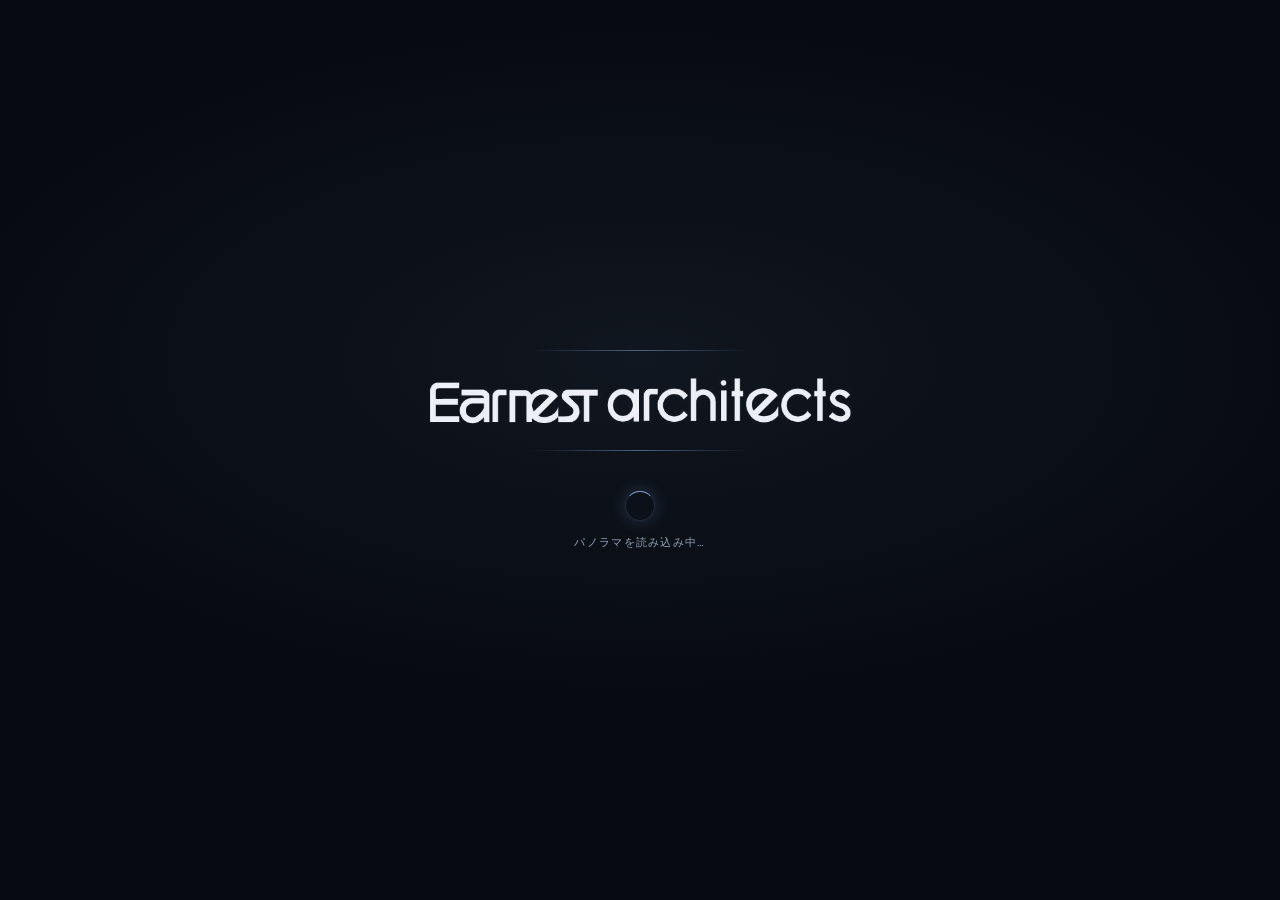
==== index.html @ a42c08ac "Add files via upload" ====
<!DOCTYPE html>
<html lang="ja">
<head>
<meta charset="UTF-8" />
<meta name="viewport" content="width=device-width, initial-scale=1, viewport-fit=cover" />
<title>Kajanchi Virtual Tour | Earnest Architects</title>
<meta name="description" content="Kajanchi - 360° バーチャルツアー by Earnest Architects." />

<!-- Open Graph / preview link saat dibagikan ke sosial media.
     Pakai path relatif supaya otomatis mengikuti domain hosting manapun
     tanpa perlu diedit ulang tiap kali template ini di-duplikasi. -->
<meta property="og:type" content="website" />
<meta property="og:title" content="Kajanchi Virtual Tour" />
<meta property="og:description" content="Kajanchi - 360° バーチャルツアー by Earnest Architects." />
<meta property="og:image" content="assets/EX-CLOSE.jpg" />
<meta name="twitter:card" content="summary_large_image" />
<meta name="twitter:title" content="Kajanchi Virtual Tour" />
<meta name="twitter:description" content="Kajanchi - 360° バーチャルツアー by Earnest Architects." />
<meta name="twitter:image" content="assets/EX-CLOSE.jpg" />

<link rel="icon" href="favicon/favicon.ico" sizes="any">
<link rel="icon" href="favicon/favicon-32x32.png" type="image/png" sizes="32x32">
<link rel="icon" href="favicon/favicon-16x16.png" type="image/png" sizes="16x16">
<link rel="apple-touch-icon" href="favicon/apple-touch-icon.png">
<link rel="manifest" href="site.webmanifest">

<link rel="preconnect" href="https://fonts.googleapis.com">
<link rel="preconnect" href="https://fonts.gstatic.com" crossorigin>
<link href="https://fonts.googleapis.com/css2?family=Cormorant+Garamond:wght@300;400;500&family=IBM+Plex+Mono:wght@400;500&family=Inter:wght@400;500;600&display=swap" rel="stylesheet">

<link rel="stylesheet" href="lib/pannellum.css" />
<link rel="stylesheet" href="css/style.css" />
</head>
<body>

<div id="app">

  <div id="panorama" role="application" aria-label="Panorama 360 derajat, seret untuk melihat sekeliling"></div>

  <div id="loading-screen">
    <div class="brand-reveal">
      <span class="brand-line" aria-hidden="true"></span>
      <img
        class="brand-mark"
        src="brand/earnest-logo-light.png"
        alt="Earnest Architects"
        width="691"
        height="99"
      />
      <span class="brand-line" aria-hidden="true"></span>
    </div>
    <div class="loading-progress">
      <div class="loading-ring" aria-hidden="true"></div>
      <p id="loading-text">パノラマを読み込み中…</p>
    </div>
  </div>

  <header class="hud-top">
    <img class="hud-logo" src="brand/earnest-logo-light.png" alt="" aria-hidden="true" />
    <p class="eyebrow" id="scene-title">診察室</p>
    <h1 id="project-title">Kajanchi Virtual Tour</h1>
  </header>

  <div class="top-controls">
    <button id="share-btn" class="control-btn" aria-label="リンクをシェア" title="シェア">
      <svg viewBox="0 0 24 24" fill="none" stroke="currentColor" stroke-width="2" stroke-linecap="round" stroke-linejoin="round">
        <circle cx="18" cy="5" r="3"/>
        <circle cx="6" cy="12" r="3"/>
        <circle cx="18" cy="19" r="3"/>
        <line x1="8.6" y1="10.6" x2="15.4" y2="6.4"/>
        <line x1="8.6" y1="13.4" x2="15.4" y2="17.6"/>
      </svg>
    </button>
    <button id="vr-btn" class="control-btn" aria-label="VRで見る" title="VRで見る">
      <svg viewBox="0 0 24 24" fill="none" stroke="currentColor" stroke-width="2" stroke-linecap="round" stroke-linejoin="round">
        <rect x="2" y="7" width="20" height="10" rx="4"/>
        <circle cx="8" cy="12" r="1.6"/>
        <circle cx="16" cy="12" r="1.6"/>
        <path d="M10.4 12h3.2"/>
        <path d="M6 8.5 3 6"/>
        <path d="M18 8.5 21 6"/>
      </svg>
    </button>
    <button id="fullscreen-btn" class="control-btn" aria-label="全画面" title="全画面">
      <svg viewBox="0 0 24 24" fill="none" stroke="currentColor" stroke-width="2" stroke-linecap="round" stroke-linejoin="round">
        <path d="M8 3H5a2 2 0 0 0-2 2v3M16 3h3a2 2 0 0 1 2 2v3M21 16v3a2 2 0 0 1-2 2h-3M8 21H5a2 2 0 0 1-2-2v-3"/>
      </svg>
    </button>
  </div>

  <div id="toast" class="toast" role="status" aria-live="polite"></div>

  <!-- ============ Floorplan (bottom-right) ============ -->
  <div class="nav-panel">
    <div class="floorplan-panel" id="floorplan-panel">
      <div class="floorplan-header">
        <p class="floorplan-title">平面図</p>
        <button id="floorplan-hide-btn" class="icon-btn" aria-label="平面図を隠す" title="平面図を隠す">
          <svg viewBox="0 0 24 24" fill="none" stroke="currentColor" stroke-width="2" stroke-linecap="round" stroke-linejoin="round">
            <path d="M18 6L6 18M6 6l12 12"/>
          </svg>
        </button>
      </div>

      <div class="floor-tabs" id="floor-tabs" role="tablist" aria-label="階を選択"></div>

      <div class="floorplan-viewport" id="floorplan-viewport">
        <div class="floorplan-canvas" id="floorplan-canvas">
          <img id="floorplan-img" src="assets/floorplan.jpg" alt="1階の平面図と視点" draggable="false" />
          <!-- viewpoint dots diinjeksikan oleh js/floorplan.js -->
        </div>
      </div>

      <div class="floorplan-zoom-controls">
        <button type="button" id="zoom-out-btn" class="zoom-btn" aria-label="縮小" title="縮小">−</button>
        <button type="button" id="zoom-reset-btn" class="zoom-btn zoom-reset" aria-label="ズームをリセット" title="リセット">1×</button>
        <button type="button" id="zoom-in-btn" class="zoom-btn" aria-label="拡大" title="拡大">+</button>
      </div>

      <div class="floorplan-resize-handle" id="floorplan-resize-handle" title="ドラッグしてサイズ変更（ダブルクリックでリセット）" aria-hidden="true">
        <svg viewBox="0 0 12 12" fill="currentColor">
          <circle cx="2" cy="2" r="1"/>
          <circle cx="2" cy="6" r="1"/>
          <circle cx="6" cy="2" r="1"/>
        </svg>
      </div>
    </div>

    <button id="floorplan-show-btn" class="icon-btn floorplan-show-btn" aria-label="平面図を表示" title="平面図を表示">
      <svg viewBox="0 0 24 24" fill="none" stroke="currentColor" stroke-width="2" stroke-linecap="round" stroke-linejoin="round">
        <rect x="3" y="3" width="18" height="18" rx="2"/>
        <path d="M9 3v18M3 9h6"/>
      </svg>
    </button>
  </div>

</div>

<script src="lib/pannellum.js"></script>

<!--
  Semua modul di bawah ini adalah ES Module (type="module"), jadi
  urutan tag TIDAK memengaruhi urutan eksekusi internalnya — setiap
  modul mengimpor dependensinya sendiri lewat "import" di dalam file
  js/*.js, dan browser otomatis memuatnya dengan urutan yang benar.

  Konten tur (lantai, denah, gambar 360, pitch point) ada semuanya
  di js/content.js — file itu satu-satunya yang perlu diedit untuk
  menambah/mengubah konten tur.
-->
<script type="module" src="js/viewer.js"></script>
<script type="module" src="js/floorplan.js"></script>
</body>
</html>
---- lib/pannellum.css ----
/* Pannellum 2.5.7, https://github.com/mpetroff/pannellum */
.pnlm-container{margin:0;padding:0;overflow:hidden;position:relative;cursor:default;width:100%;height:100%;font-family:Helvetica,"Nimbus Sans L","Liberation Sans",Arial,sans-serif;background:#f4f4f4 url('data:image/svg+xml,%3Csvg%20xmlns%3D%22http%3A%2F%2Fwww.w3.org%2F2000%2Fsvg%22%20width%3D%2267%22%20height%3D%22100%22%20viewBox%3D%220%200%2067%20100%22%3E%0A%3Cpath%20stroke%3D%22%23ccc%22%20fill%3D%22none%22%20d%3D%22M33.5%2C50%2C0%2C63%2C33.5%2C75%2C67%2C63%2C33.5%2C50m-33.5-50%2C67%2C25m-0.5%2C0%2C0%2C75m-66.5-75%2C67-25m-33.5%2C75%2C0%2C25m0-100%2C0%2C50%22%2F%3E%0A%3C%2Fsvg%3E%0A') repeat;-webkit-user-select:none;-khtml-user-select:none;-moz-user-select:none;-o-user-select:none;-ms-user-select:none;user-select:none;outline:0;line-height:1.4;contain:content}.pnlm-container *{box-sizing:content-box}.pnlm-ui{position:absolute;width:100%;height:100%;z-index:1}.pnlm-grab{cursor:grab;cursor:url('data:image/svg+xml,%3Csvg%20xmlns%3D%22http%3A%2F%2Fwww.w3.org%2F2000%2Fsvg%22%20height%3D%2226%22%20width%3D%2226%22%3E%0A%3Cpath%20stroke%3D%22%23000%22%20stroke-width%3D%221px%22%20fill%3D%22%23fff%22%20d%3D%22m15.3%2020.5s6.38-6.73%204.64-8.24-3.47%201.01-3.47%201.01%203.61-5.72%201.41-6.49c-2.2-0.769-3.33%204.36-3.33%204.36s0.873-5.76-1.06-5.76-1.58%205.39-1.58%205.39-0.574-4.59-2.18-4.12c-1.61%200.468-0.572%205.51-0.572%205.51s-1.58-4.89-2.93-3.79c-1.35%201.11%200.258%205.25%200.572%206.62%200.836%202.43%202.03%202.94%202.17%205.55%22%2F%3E%0A%3C%2Fsvg%3E%0A') 12 8,default}.pnlm-grabbing{cursor:grabbing;cursor:url('data:image/svg+xml,%3Csvg%20xmlns%3D%22http%3A%2F%2Fwww.w3.org%2F2000%2Fsvg%22%20height%3D%2226%22%20width%3D%2226%22%3E%0A%3Cpath%20stroke%3D%22%23000%22%20stroke-width%3D%221px%22%20fill%3D%22%23fff%22%20d%3D%22m15.3%2020.5s5.07-5.29%203.77-6.74c-1.31-1.45-2.53%200.14-2.53%200.14s2.74-3.29%200.535-4.06c-2.2-0.769-2.52%201.3-2.52%201.3s0.81-2.13-1.12-2.13-1.52%201.77-1.52%201.77-0.261-1.59-1.87-1.12c-1.61%200.468-0.874%202.17-0.874%202.17s-0.651-1.55-2-0.445c-1.35%201.11-0.68%202.25-0.365%203.62%200.836%202.43%202.03%202.94%202.17%205.55%22%2F%3E%0A%3C%2Fsvg%3E%0A') 12 8,default}.pnlm-sprite{background-image:url('data:image/svg+xml,%3Csvg%20xmlns%3D%22http%3A%2F%2Fwww.w3.org%2F2000%2Fsvg%22%20width%3D%2226%22%20height%3D%22208%22%3E%0A%3Ccircle%20fill-opacity%3D%22.78%22%20cy%3D%22117%22%20cx%3D%2213%22%20r%3D%2211%22%20fill%3D%22%23fff%22%2F%3E%0A%3Ccircle%20fill-opacity%3D%22.78%22%20cy%3D%22143%22%20cx%3D%2213%22%20r%3D%2211%22%20fill%3D%22%23fff%22%2F%3E%0A%3Ccircle%20cy%3D%22169%22%20cx%3D%2213%22%20r%3D%227%22%20fill%3D%22none%22%20stroke%3D%22%23000%22%20stroke-width%3D%222%22%2F%3E%0A%3Ccircle%20cy%3D%22195%22%20cx%3D%2213%22%20r%3D%227%22%20fill%3D%22none%22%20stroke%3D%22%23000%22%20stroke-width%3D%222%22%2F%3E%0A%3Ccircle%20cx%3D%2213%22%20cy%3D%22195%22%20r%3D%222.5%22%2F%3E%0A%3Cpath%20d%3D%22m5%2083v6h2v-4h4v-2zm10%200v2h4v4h2v-6zm-5%205v6h6v-6zm-5%205v6h6v-2h-4v-4zm14%200v4h-4v2h6v-6z%22%2F%3E%0A%3Cpath%20d%3D%22m13%20110a7%207%200%200%200%20-7%207%207%207%200%200%200%207%207%207%207%200%200%200%207%20-7%207%207%200%200%200%20-7%20-7zm-1%203h2v2h-2zm0%203h2v5h-2z%22%2F%3E%0A%3Cpath%20d%3D%22m5%2057v6h2v-4h4v-2zm10%200v2h4v4h2v-6zm-10%2010v6h6v-2h-4v-4zm14%200v4h-4v2h6v-6z%22%2F%3E%0A%3Cpath%20d%3D%22m17%2038v2h-8v-2z%22%2F%3E%0A%3Cpath%20d%3D%22m12%209v3h-3v2h3v3h2v-3h3v-2h-3v-3z%22%2F%3E%0A%3Cpath%20d%3D%22m13%20136-6.125%206.125h4.375v7.875h3.5v-7.875h4.375z%22%2F%3E%0A%3Cpath%20d%3D%22m10.428%20173.33v-5.77l5-2.89v5.77zm1-1.73%203-1.73-3.001-1.74z%22%2F%3E%0A%3C%2Fsvg%3E%0A')}.pnlm-container:-moz-full-screen{height:100%!important;width:100%!important;position:static!important}.pnlm-container:-webkit-full-screen{height:100%!important;width:100%!important;position:static!important}.pnlm-container:-ms-fullscreen{height:100%!important;width:100%!important;position:static!important}.pnlm-container:fullscreen{height:100%!important;width:100%!important;position:static!important}.pnlm-render-container{cursor:inherit;position:absolute;height:100%;width:100%}.pnlm-controls{margin-top:4px;background-color:#fff;border:1px solid #999;border-color:rgba(0,0,0,0.4);border-radius:3px;cursor:pointer;z-index:2;-webkit-transform:translateZ(9999px);transform:translateZ(9999px)}.pnlm-control:hover{background-color:#f8f8f8}.pnlm-controls-container{position:absolute;top:0;left:4px;z-index:1}.pnlm-zoom-controls{width:26px;height:52px}.pnlm-zoom-in{width:100%;height:50%;position:absolute;top:0;border-radius:3px 3px 0 0}.pnlm-zoom-out{width:100%;height:50%;position:absolute;bottom:0;background-position:0 -26px;border-top:1px solid #ddd;border-top-color:rgba(0,0,0,0.10);border-radius:0 0 3px 3px}.pnlm-fullscreen-toggle-button,.pnlm-orientation-button,.pnlm-hot-spot-debug-indicator{width:26px;height:26px}.pnlm-hot-spot-debug-indicator{position:absolute;top:50%;left:50%;width:26px;height:26px;margin:-13px 0 0 -13px;background-color:rgba(255,255,255,0.5);border-radius:13px;display:none}.pnlm-orientation-button-inactive{background-position:0 -156px}.pnlm-orientation-button-active{background-position:0 -182px}.pnlm-fullscreen-toggle-button-inactive{background-position:0 -52px}.pnlm-fullscreen-toggle-button-active{background-position:0 -78px}.pnlm-panorama-info{position:absolute;bottom:4px;background-color:rgba(0,0,0,0.7);border-radius:0 3px 3px 0;padding-right:10px;color:#fff;text-align:left;display:none;z-index:2;-webkit-transform:translateZ(9999px);transform:translateZ(9999px)}.pnlm-title-box{position:relative;font-size:20px;display:table;padding-left:5px;margin-bottom:3px}.pnlm-author-box{position:relative;font-size:12px;display:table;padding-left:5px}.pnlm-load-box{position:absolute;top:50%;left:50%;width:200px;height:150px;margin:-75px 0 0 -100px;background-color:rgba(0,0,0,0.7);border-radius:3px;text-align:center;font-size:20px;display:none;color:#fff}.pnlm-load-box p{margin:20px 0}.pnlm-lbox{position:absolute;top:50%;left:50%;width:20px;height:20px;margin:-10px 0 0 -10px;display:none}.pnlm-loading{animation-duration:1.5s;-webkit-animation-duration:1.5s;animation-name:pnlm-mv;-webkit-animation-name:pnlm-mv;animation-iteration-count:infinite;-webkit-animation-iteration-count:infinite;animation-timing-function:linear;-webkit-animation-timing-function:linear;height:10px;width:10px;background-color:#fff;position:relative}@keyframes pnlm-mv{from{left:0;top:0}25%{left:10px;top:0}50%{left:10px;top:10px}75%{left:0;top:10px}to{left:0;top:0}}@-webkit-keyframes pnlm-mv{from{left:0;top:0}25%{left:10px;top:0}50%{left:10px;top:10px}75%{left:0;top:10px}to{left:0;top:0}}.pnlm-load-button{position:absolute;top:50%;left:50%;width:200px;height:100px;margin:-50px 0 0 -100px;background-color:rgba(0,0,0,.7);border-radius:3px;text-align:center;font-size:20px;display:table;color:#fff;cursor:pointer}.pnlm-load-button:hover{background-color:rgba(0,0,0,.8)}.pnlm-load-button p{display:table-cell;vertical-align:middle}.pnlm-info-box{font-size:15px;position:absolute;top:50%;left:50%;width:200px;height:150px;margin:-75px 0 0 -100px;background-color:#000;border-radius:3px;display:table;text-align:center;color:#fff;table-layout:fixed}.pnlm-info-box a,.pnlm-author-box a{color:#fff;word-wrap:break-word;overflow-wrap:break-word}.pnlm-info-box p{display:table-cell;vertical-align:middle;padding:0 5px 0 5px}.pnlm-error-msg{display:none}.pnlm-about-msg{font-size:11px;line-height:11px;color:#fff;padding:5px 8px 5px 8px;background:rgba(0,0,0,0.7);border-radius:3px;position:absolute;top:50px;left:50px;display:none;opacity:0;-moz-transition:opacity .3s ease-in-out;-webkit-transition:opacity .3s ease-in-out;-o-transition:opacity .3s ease-in-out;-ms-transition:opacity .3s ease-in-out;transition:opacity .3s ease-in-out;z-index:1}.pnlm-about-msg a:link,.pnlm-about-msg a:visited{color:#fff}.pnlm-about-msg a:hover,.pnlm-about-msg a:active{color:#eee}.pnlm-hotspot-base{position:absolute;visibility:hidden;cursor:default;vertical-align:middle;top:0;z-index:1}.pnlm-hotspot{height:26px;width:26px;border-radius:13px}.pnlm-hotspot:hover{background-color:rgba(255,255,255,0.2)}.pnlm-hotspot.pnlm-info{background-position:0 -104px}.pnlm-hotspot.pnlm-scene{background-position:0 -130px}div.pnlm-tooltip span{visibility:hidden;position:absolute;border-radius:3px;background-color:rgba(0,0,0,0.7);color:#fff;text-align:center;max-width:200px;padding:5px 10px;margin-left:-220px;cursor:default}div.pnlm-tooltip:hover span{visibility:visible}div.pnlm-tooltip:hover span:after{content:'';position:absolute;width:0;height:0;border-width:10px;border-style:solid;border-color:rgba(0,0,0,0.7) transparent transparent transparent;bottom:-20px;left:-10px;margin:0 50%}.pnlm-compass{position:absolute;width:50px;height:50px;right:4px;bottom:4px;border-radius:25px;background-image:url('data:image/svg+xml,%3Csvg%20xmlns%3D%22http%3A%2F%2Fwww.w3.org%2F2000%2Fsvg%22%20height%3D%2250%22%20width%3D%2250%22%3E%0A%3Cpath%20d%3D%22m24.5078%206-3.2578%2018h7.5l-3.25781-18h-0.984376zm-3.2578%2020%203.2578%2018h0.9844l3.2578-18h-7.5zm1.19531%200.9941h5.10938l-2.5547%2014.1075-2.5547-14.1075z%22%2F%3E%0A%3C%2Fsvg%3E%0A');cursor:default;display:none}.pnlm-world{position:absolute;left:50%;top:50%}.pnlm-face{position:absolute;-webkit-transform-origin:0 0;transform-origin:0 0}.pnlm-dragfix,.pnlm-preview-img{position:absolute;height:100%;width:100%}.pnlm-preview-img{background-size:cover;background-position:center}.pnlm-lbar{width:150px;margin:0 auto;border:#fff 1px solid;height:6px}.pnlm-lbar-fill{background:#fff;height:100%;width:0}.pnlm-lmsg{font-size:12px}.pnlm-fade-img{position:absolute;top:0;left:0}.pnlm-pointer{cursor:pointer}
---- css/style.css ----
:root {
  /* ---------- Dark & faded-blue palette ---------- */
  --ink: #070a10;
  --ink-2: #0b0f18;
  --ink-soft: rgba(222, 232, 245, 0.62);
  --panel: rgba(15, 21, 32, 0.55);
  --panel-strong: rgba(13, 18, 28, 0.82);
  --panel-border: rgba(158, 186, 219, 0.16);
  --paper: #eef2f8;
  --paper-dim: #92a2b8;
  --accent: #7fa4d6;
  --accent-soft: rgba(127, 164, 214, 0.32);
  --accent-dim: rgba(127, 164, 214, 0.12);
  --accent-glow: rgba(127, 164, 214, 0.55);

  /* Warna khusus hotspot CONTENT (foto/link/video/embed), sengaja
     dibedakan dari --accent supaya beda dari hotspot navigasi. */
  --content-accent: #e3b06c;
  --content-accent-strong: #f3d29c;
  --content-glow: rgba(227, 176, 108, 0.55);

  /* Alias kompatibilitas mundur — dipakai oleh css/pitch-finder.css
     & css/denah-finder.css (halaman bantu internal), supaya keduanya
     tetap konsisten tanpa perlu diedit ulang. */
  --clay: var(--accent);
  --clay-soft: var(--accent-soft);
  --teal: var(--accent);

  --font-ui: "Inter", system-ui, sans-serif;
  --font-mono: "IBM Plex Mono", ui-monospace, monospace;
  --font-brand: "Cormorant Garamond", "Times New Roman", serif;
}

* { box-sizing: border-box; }

html, body {
  margin: 0;
  padding: 0;
  width: 100%;
  height: 100%;
  background: var(--ink);
  overflow: hidden;
  font-family: var(--font-ui);
  color: var(--paper);
}

#app {
  position: relative;
  width: 100vw;
  height: 100dvh;
  background:
    radial-gradient(ellipse 120% 80% at 50% -10%, rgba(127, 164, 214, 0.10), transparent 60%),
    var(--ink);
}

#panorama {
  position: absolute;
  inset: 0;
  width: 100%;
  height: 100%;
}

/* ============================================================
   Loading screen — brand reveal + progress
============================================================ */

#loading-screen {
  position: absolute;
  inset: 0;
  z-index: 50;
  display: flex;
  flex-direction: column;
  align-items: center;
  justify-content: center;
  gap: 40px;
  background:
    radial-gradient(ellipse 90% 60% at 50% 40%, rgba(127, 164, 214, 0.08), transparent 65%),
    var(--ink);
  transition: opacity 0.7s cubic-bezier(0.22, 1, 0.36, 1), visibility 0.7s;
}
#loading-screen.hidden {
  opacity: 0;
  visibility: hidden;
  pointer-events: none;
}

/* ---- Brand reveal ("Earnest Architects") ---- */

.brand-reveal {
  display: flex;
  flex-direction: column;
  align-items: center;
  gap: 18px;
}

.brand-line {
  display: block;
  width: 0;
  height: 1px;
  background: linear-gradient(90deg, transparent, var(--accent), transparent);
  opacity: 0;
  animation: brand-line-draw 1.1s cubic-bezier(0.22, 1, 0.36, 1) 0.15s forwards;
}

@keyframes brand-line-draw {
  0%   { width: 0;    opacity: 0; }
  40%  { opacity: 0.9; }
  100% { width: 220px; opacity: 0.55; }
}

/* Soft ambient glow blob sitting behind the logo mark */
.brand-reveal {
  position: relative;
}
.brand-reveal::before {
  content: "";
  position: absolute;
  inset: -20px -40px;
  z-index: 0;
  background: radial-gradient(closest-side, rgba(127, 164, 214, 0.30), transparent 72%);
  filter: blur(10px);
  opacity: 0;
  animation: brand-glow 2.8s ease-in-out 1.25s infinite;
}

@keyframes brand-glow {
  0%, 100% { opacity: 0.25; }
  50%      { opacity: 0.65; }
}

.brand-mark {
  position: relative;
  z-index: 1;
  display: block;
  width: clamp(220px, 42vw, 440px);
  height: auto;
  opacity: 0;
  transform: translateY(12px) scale(0.97);
  animation: brand-mark-in 0.9s cubic-bezier(0.22, 1, 0.36, 1) 0.2s forwards;
}

@keyframes brand-mark-in {
  to { opacity: 1; transform: translateY(0) scale(1); }
}

/* ---- Progress (fades in after brand settles) ---- */

.loading-progress {
  display: flex;
  flex-direction: column;
  align-items: center;
  gap: 14px;
  opacity: 0;
  animation: fade-up 0.7s ease 1.35s forwards;
}

@keyframes fade-up {
  from { opacity: 0; transform: translateY(6px); }
  to   { opacity: 1; transform: translateY(0); }
}

#loading-text {
  margin: 0;
  font-family: var(--font-mono);
  font-size: 11px;
  letter-spacing: 0.12em;
  text-transform: uppercase;
  color: var(--paper-dim);
}

.loading-ring {
  width: 30px;
  height: 30px;
  border-radius: 50%;
  border: 1.5px solid rgba(127, 164, 214, 0.18);
  border-top-color: var(--accent);
  box-shadow: 0 0 16px 0 rgba(127, 164, 214, 0.25);
  animation: spin 0.9s linear infinite;
}
@keyframes spin { to { transform: rotate(360deg); } }

/* ---------- Top HUD ---------- */

.hud-top {
  position: absolute;
  top: 0;
  left: 0;
  z-index: 10;
  padding: 24px 26px;
  pointer-events: none;
  background: linear-gradient(to bottom, rgba(4, 7, 12, 0.65), transparent);
  width: 100%;
}
.hud-logo {
  display: block;
  width: clamp(64px, 9vw, 108px);
  height: auto;
  margin: 0 0 10px 0;
  filter: drop-shadow(0 2px 10px rgba(0,0,0,0.55));
  opacity: 0.96;
}
.eyebrow {
  margin: 0 0 5px;
  font-family: var(--font-mono);
  font-size: 11px;
  letter-spacing: 0.14em;
  text-transform: uppercase;
  color: var(--accent);
  text-shadow: 0 0 18px rgba(127, 164, 214, 0.35);
}
.hud-top h1 {
  margin: 0;
  font-family: var(--font-brand);
  font-weight: 500;
  font-size: clamp(20px, 3.4vw, 28px);
  letter-spacing: 0.01em;
  color: var(--paper);
  text-shadow: 0 1px 16px rgba(0,0,0,0.5);
}

/* ---------- Top-right controls (share + fullscreen) ---------- */

.top-controls {
  position: absolute;
  top: 22px;
  right: 24px;
  z-index: 20;
  display: flex;
  align-items: center;
  gap: 10px;
}

.control-btn {
  width: 42px;
  height: 42px;
  display: grid;
  place-items: center;
  border-radius: 12px;
  border: 1px solid var(--panel-border);
  background: var(--panel);
  backdrop-filter: blur(14px) saturate(140%);
  -webkit-backdrop-filter: blur(14px) saturate(140%);
  box-shadow: 0 8px 24px rgba(0,0,0,0.28);
  color: var(--paper);
  cursor: pointer;
  transition: border-color 0.2s ease, transform 0.2s ease, background 0.2s ease, box-shadow 0.2s ease;
}
.control-btn svg { width: 18px; height: 18px; }
.control-btn:hover {
  border-color: var(--accent-soft);
  background: var(--panel-strong);
  box-shadow: 0 8px 24px rgba(0,0,0,0.28), 0 0 0 1px var(--accent-dim);
}
.control-btn:active { transform: scale(0.94); }
.control-btn:focus-visible {
  outline: 2px solid var(--accent);
  outline-offset: 2px;
}
.control-btn.is-active {
  border-color: var(--accent-soft);
  color: var(--accent);
}

/* ---------- Language switcher (globe icon, bottom-left) ---------- */

#lang-switcher {
  position: absolute;
  left: 22px;
  bottom: 22px;
  z-index: 40;
}

.lang-switcher-btn {
  color: rgba(255, 255, 255, 0.92);
  background: rgba(255, 255, 255, 0.08);
  border-color: rgba(255, 255, 255, 0.28);
}
.lang-switcher-btn:hover {
  background: rgba(255, 255, 255, 0.16);
  border-color: rgba(255, 255, 255, 0.4);
}

#lang-switcher-popup {
  position: absolute;
  left: 0;
  bottom: calc(100% + 10px);
  min-width: 190px;
  padding: 12px;
  border-radius: 14px;
  background: var(--panel-strong);
  border: 1px solid var(--panel-border);
  backdrop-filter: blur(16px) saturate(140%);
  -webkit-backdrop-filter: blur(16px) saturate(140%);
  box-shadow: 0 12px 32px rgba(0,0,0,0.4), 0 0 0 1px var(--accent-dim);
}

.lang-switcher-title {
  margin: 0 0 8px;
  padding: 0 4px;
  font-family: var(--font-ui);
  font-size: 11px;
  letter-spacing: 0.05em;
  text-transform: uppercase;
  color: var(--paper-dim);
}

.lang-switcher-list {
  display: flex;
  flex-direction: column;
  gap: 2px;
}

.lang-switcher-option {
  display: block;
  width: 100%;
  padding: 8px 10px;
  border: none;
  border-radius: 9px;
  background: transparent;
  color: var(--paper);
  font-family: var(--font-ui);
  font-size: 13.5px;
  text-align: left;
  cursor: pointer;
  transition: background 0.15s ease, color 0.15s ease;
}
.lang-switcher-option:hover { background: var(--accent-dim); }
.lang-switcher-option.is-active {
  color: var(--accent);
  background: var(--accent-dim);
  font-weight: 500;
}

@media (max-width: 640px) {
  #lang-switcher { left: 14px; bottom: 14px; }
}

/* ---------- Google Translate: sembunyikan UI bawaannya ----------
   Widget resmi Google (dipasang oleh js/google-translate.js) dipakai
   HANYA sebagai "mesin" terjemahan — tampilannya (dropdown kotak,
   banner atas, garis kuning highlight kata) semua disembunyikan;
   yang terlihat cuma UI custom kita sendiri (#lang-switcher). */
#google_translate_element,
.goog-te-banner-frame,
.goog-te-gadget-icon,
#goog-gt-tt,
.goog-te-balloon-frame {
  display: none !important;
}
body { top: 0 !important; position: static !important; }
.goog-text-highlight { background: none !important; box-shadow: none !important; }

/* ---------- Toast (share feedback) ---------- */

.toast {
  position: absolute;
  left: 50%;
  bottom: 28px;
  z-index: 60;
  transform: translate(-50%, 14px);
  padding: 11px 20px;
  border-radius: 999px;
  background: var(--panel-strong);
  border: 1px solid var(--accent-soft);
  backdrop-filter: blur(16px) saturate(140%);
  -webkit-backdrop-filter: blur(16px) saturate(140%);
  box-shadow: 0 12px 32px rgba(0,0,0,0.35), 0 0 0 1px var(--accent-dim);
  color: var(--paper);
  font-family: var(--font-ui);
  font-size: 13px;
  letter-spacing: 0.01em;
  white-space: nowrap;
  opacity: 0;
  pointer-events: none;
  transition: opacity 0.35s ease, transform 0.35s cubic-bezier(0.22, 1, 0.36, 1);
}
.toast.visible {
  opacity: 1;
  transform: translate(-50%, 0);
}
.toast::before {
  content: "";
  display: inline-block;
  width: 6px;
  height: 6px;
  margin-right: 9px;
  border-radius: 50%;
  background: var(--accent);
  box-shadow: 0 0 10px 2px var(--accent-glow);
  vertical-align: middle;
}

/* ---------- Bottom-right nav panel (floorplan) ---------- */

.nav-panel {
  position: absolute;
  right: 20px;
  bottom: 20px;
  z-index: 20;
  display: flex;
  flex-direction: column;
  align-items: flex-end;
  gap: 12px;
}

/* Floorplan panel */

.floorplan-panel {
  position: relative;
  display: flex;
  flex-direction: column;
  width: 220px;
  height: 320px;
  min-width: 160px;
  min-height: 220px;
  max-width: min(92vw, 560px);
  max-height: min(80vh, 720px);
  padding: 10px;
  border-radius: 16px;
  background: var(--panel);
  border: 1px solid var(--panel-border);
  backdrop-filter: blur(14px) saturate(140%);
  -webkit-backdrop-filter: blur(14px) saturate(140%);
  box-shadow: 0 10px 32px rgba(0,0,0,0.38);
}
.floorplan-panel.resizing { transition: none; user-select: none; }
.floorplan-header {
  display: flex;
  align-items: center;
  justify-content: space-between;
  margin: 0 0 8px 0;
  flex-shrink: 0;
}
.floorplan-title {
  margin: 0;
  margin-left: 2px;
  font-family: var(--font-mono);
  font-size: 10px;
  letter-spacing: 0.1em;
  text-transform: uppercase;
  color: var(--paper-dim);
}
.icon-btn {
  display: grid;
  place-items: center;
  width: 22px;
  height: 22px;
  padding: 0;
  border: none;
  border-radius: 6px;
  background: transparent;
  color: var(--paper-dim);
  cursor: pointer;
  transition: background 0.15s ease, color 0.15s ease;
}
.icon-btn svg { width: 14px; height: 14px; }
.icon-btn:hover {
  background: var(--accent-dim);
  color: var(--paper);
}
.floorplan-show-btn {
  width: 42px;
  height: 42px;
  border-radius: 12px;
  background: var(--panel);
  border: 1px solid var(--panel-border);
  backdrop-filter: blur(14px) saturate(140%);
  -webkit-backdrop-filter: blur(14px) saturate(140%);
  box-shadow: 0 8px 24px rgba(0,0,0,0.28);
  color: var(--paper);
  display: none;
}
.floorplan-show-btn.visible { display: grid; }
.floorplan-show-btn svg { width: 20px; height: 20px; }
.floorplan-panel.hidden { display: none; }

/* Floor tabs (1F / 2F / 3F) */
.floor-tabs {
  display: flex;
  flex-shrink: 0;
  gap: 4px;
  margin: 0 0 8px 0;
  padding: 3px;
  border-radius: 9px;
  background: rgba(0, 0, 0, 0.28);
}
.floor-tab {
  flex: 1;
  padding: 5px 0;
  border: none;
  border-radius: 6px;
  background: transparent;
  color: var(--paper-dim);
  font-family: var(--font-mono);
  font-size: 11px;
  letter-spacing: 0.03em;
  cursor: pointer;
  transition: background 0.18s ease, color 0.18s ease;
}
.floor-tab:hover { color: var(--paper); }
.floor-tab.active {
  background: var(--accent);
  color: var(--ink);
  font-weight: 600;
}

.floorplan-viewport {
  position: relative;
  width: 100%;
  flex: 1 1 auto;
  min-height: 0;
  border-radius: 9px;
  overflow: hidden;
  border: 1px solid var(--panel-border);
  background: #10151f;
  touch-action: none;
  cursor: grab;
}
.floorplan-viewport.zoomed { cursor: grab; }
.floorplan-viewport.zoomed:active { cursor: grabbing; }

.floorplan-canvas {
  position: absolute;
  inset: 0;
  transform-origin: center center;
}
.floorplan-canvas.smooth { transition: transform 0.2s ease; }
.floorplan-canvas img {
  display: block;
  width: 100%;
  height: 100%;
  object-fit: contain;
  user-select: none;
  -webkit-user-drag: none;
  pointer-events: none;
  filter: saturate(0.85) brightness(0.92);
}

/* Zoom controls */
.floorplan-zoom-controls {
  display: flex;
  flex-shrink: 0;
  align-items: center;
  justify-content: center;
  gap: 6px;
  margin-top: 8px;
}

/* Resize handle — drag pojok kiri-atas untuk memperbesar/memperkecil window.
   Diletakkan di kiri-atas karena panel ini nge-anchor di kanan-bawah layar,
   jadi drag menjauh dari sudut itu = window membesar (sesuai arah tumbuhnya). */
.floorplan-resize-handle {
  position: absolute;
  left: 0;
  top: 0;
  width: 16px;
  height: 16px;
  display: grid;
  place-items: center;
  cursor: nwse-resize;
  touch-action: none;
  opacity: 0.5;
  transition: opacity 0.15s ease;
  z-index: 5;
  border-top-left-radius: 16px;
}
.floorplan-resize-handle:hover,
.floorplan-resize-handle:active { opacity: 1; }
.floorplan-resize-handle svg { width: 10px; height: 10px; color: var(--paper-dim); }
.zoom-btn {
  width: 26px;
  height: 26px;
  border-radius: 7px;
  border: 1px solid var(--panel-border);
  background: rgba(127, 164, 214, 0.06);
  color: var(--paper);
  font-family: var(--font-mono);
  font-size: 14px;
  line-height: 1;
  cursor: pointer;
  display: grid;
  place-items: center;
  transition: background 0.15s ease, opacity 0.15s ease;
}
.zoom-btn.zoom-reset { width: auto; padding: 0 8px; font-size: 10px; letter-spacing: 0.03em; }
.zoom-btn:hover:not(:disabled) { background: var(--accent-dim); }
.zoom-btn:disabled { opacity: 0.35; cursor: default; }

.viewpoint-dot {
  position: absolute;
  width: 28px;
  height: 28px;
  margin: -14px 0 0 -14px;
  border-radius: 50%;
  border: none;
  padding: 0;
  cursor: pointer;
  background: transparent;
  display: grid;
  place-items: center;
  touch-action: manipulation;
}
.viewpoint-dot::before {
  content: "";
  width: 9px;
  height: 9px;
  border-radius: 50%;
  background: var(--accent);
  border: 1.5px solid var(--paper);
  box-shadow: 0 1px 4px rgba(0,0,0,0.4);
  transition: transform 0.15s ease;
}
.viewpoint-dot::after {
  content: "";
  position: absolute;
  width: 14px;
  height: 14px;
  border-radius: 50%;
  border: 1.5px solid var(--accent);
  opacity: 0.6;
  animation: pulse 2.2s ease-out infinite;
}
.viewpoint-dot:hover::before { transform: scale(1.15); }
.viewpoint-dot.active::before { background: var(--paper); }
.viewpoint-dot:focus-visible {
  outline: 2px solid var(--accent);
  outline-offset: 3px;
  border-radius: 50%;
}

@keyframes pulse {
  0%   { transform: scale(0.6); opacity: 0.6; }
  100% { transform: scale(1.9); opacity: 0; }
}

@media (prefers-reduced-motion: reduce) {
  .viewpoint-dot::after { animation: none; }
  .loading-ring { animation-duration: 1.6s; }
  .brand-mark { animation: none; opacity: 1; transform: none; }
  .brand-line { animation: none; width: 220px; opacity: 0.55; }
  .brand-reveal::before { animation: none; opacity: 0.35; }
  .loading-progress { animation: none; opacity: 1; transform: none; }
}

/* ---------- Mobile ---------- */

@media (max-width: 560px) {
  .hud-top { padding: 18px 16px; }
  .hud-logo { width: clamp(48px, 16vw, 72px); margin-bottom: 6px; }
  /* Fitur fullscreen dihilangkan di tampilan smartphone (share tetap tampil) */
  #fullscreen-btn { display: none !important; }
  .top-controls { top: 16px; right: 16px; }
  .nav-panel { right: 14px; bottom: 14px; gap: 8px; }
  .floorplan-panel { width: 150px; height: 220px; min-width: 120px; min-height: 160px; padding: 8px; }
  .brand-line { animation-name: brand-line-draw-sm; }
  @keyframes brand-line-draw-sm {
    0%   { width: 0;    opacity: 0; }
    40%  { opacity: 0.9; }
    100% { width: 120px; opacity: 0.55; }
  }
  .toast { font-size: 12px; padding: 10px 16px; bottom: 22px; max-width: calc(100vw - 32px); white-space: normal; text-align: center; }

  /* Hotspot navigasi ke panorama lain — dikecilkan ~40% dari desktop,
     lalu dikecilkan lagi 50% khusus mobile (permintaan lanjutan) */
  .nav-hotspot-ring { width: 14px; height: 14px; }
  .nav-hotspot-ring::after { inset: -3px; }
  .nav-hotspot-arrow { width: 6px; height: 6px; }
  .nav-hotspot-label { font-size: 9px; }

  /* Hotspot content ikut dikecilkan 50% lagi, tetap lebih kecil dari nav-hotspot */
  .content-hotspot-ring { width: 11px; height: 11px; }
  .content-hotspot-ring::after { inset: -2px; }
  .content-hotspot-icon { width: 5px; height: 5px; }
  .content-hotspot-label { font-size: 8.5px; }
}

/* Hide default pannellum branding/controls we don't want */
.pnlm-load-box, .pnlm-about-msg { display: none !important; }

/* ---------- In-panorama scene navigation arrow ---------- */

.nav-hotspot.pnlm-hotspot-base {
  width: auto;
  height: auto;
}
.nav-hotspot-inner {
  display: flex;
  flex-direction: column;
  align-items: center;
  gap: 6px;
  cursor: pointer;
  transform: translate(-50%, -50%);
}
.nav-hotspot-ring {
  position: relative;
  width: 46px;
  height: 46px;
  border-radius: 50%;
  background: transparent;
  border: 1.5px solid var(--accent);
  display: grid;
  place-items: center;
  box-shadow: 0 2px 14px rgba(0,0,0,0.3);
  transition: transform 0.18s ease, background 0.18s ease, border-color 0.18s ease;
}
.nav-hotspot-ring::after {
  content: "";
  position: absolute;
  inset: -8px;
  border-radius: 50%;
  border: 1.5px solid var(--accent);
  opacity: 0.55;
  animation: pulse 2.4s ease-out infinite;
}
.nav-hotspot-arrow {
  position: absolute;
  width: 20px;
  height: 20px;
  color: var(--paper);
  filter: drop-shadow(0 1px 3px rgba(0,0,0,0.7));
}
.nav-hotspot-inner:hover .nav-hotspot-ring {
  transform: scale(1.08);
  background: rgba(127, 164, 214, 0.22);
  border-color: var(--paper);
}
.nav-hotspot-label {
  font-family: var(--font-mono);
  font-size: 11px;
  letter-spacing: 0.04em;
  color: var(--paper);
  background: transparent;
  padding: 0;
  white-space: nowrap;
  text-shadow: 0 1px 4px rgba(0,0,0,0.85), 0 0 12px rgba(0,0,0,0.5);
}

@media (prefers-reduced-motion: reduce) {
  .nav-hotspot-ring::after { animation: none; }
}

/* ---------- Hotspot CONTENT (foto/link/video/embed) ----------
   Sengaja dibuat lebih kecil & berkedip lebih cepat daripada
   .nav-hotspot supaya pengunjung langsung bisa membedakan mana
   titik yang berpindah ruangan dan mana yang membuka info. */

.content-hotspot.pnlm-hotspot-base {
  width: auto;
  height: auto;
}
.content-hotspot-inner {
  display: flex;
  flex-direction: column;
  align-items: center;
  gap: 5px;
  cursor: pointer;
  transform: translate(-50%, -50%);
}
.content-hotspot-inner:focus-visible {
  outline: 2px solid var(--content-accent);
  outline-offset: 4px;
  border-radius: 50%;
}
.content-hotspot-ring {
  position: relative;
  width: 32px;
  height: 32px;
  border-radius: 50%;
  background: rgba(227, 176, 108, 0.14);
  border: 1.5px solid var(--content-accent);
  display: grid;
  place-items: center;
  box-shadow: 0 2px 12px rgba(0,0,0,0.3);
  transition: transform 0.18s ease, background 0.18s ease, border-color 0.18s ease;
}
.content-hotspot-ring::after {
  content: "";
  position: absolute;
  inset: -6px;
  border-radius: 50%;
  border: 1.5px solid var(--content-accent);
  opacity: 0.6;
  animation: pulse 1.6s ease-out infinite;
}
.content-hotspot-icon {
  position: absolute;
  width: 14px;
  height: 14px;
  color: var(--content-accent);
  filter: drop-shadow(0 1px 3px rgba(0,0,0,0.7));
}
.content-hotspot-inner:hover .content-hotspot-ring {
  transform: scale(1.1);
  background: rgba(227, 176, 108, 0.24);
  border-color: var(--content-accent-strong);
}
.content-hotspot-label {
  font-family: var(--font-mono);
  font-size: 10.5px;
  letter-spacing: 0.04em;
  color: var(--paper);
  background: transparent;
  padding: 0;
  white-space: nowrap;
  text-shadow: 0 1px 4px rgba(0,0,0,0.85), 0 0 12px rgba(0,0,0,0.5);
}

@media (prefers-reduced-motion: reduce) {
  .content-hotspot-ring::after { animation: none; }
}

/* ============================================================
   Content modal — jendela pop-up untuk hotspot content
   (foto / ikon+link / teks+link / link / video YouTube / embed)
============================================================ */

.content-modal-overlay {
  position: fixed;
  inset: 0;
  z-index: 100;
  display: flex;
  align-items: center;
  justify-content: center;
  padding: 24px;
  background: rgba(4, 7, 12, 0.72);
  backdrop-filter: blur(6px) saturate(120%);
  -webkit-backdrop-filter: blur(6px) saturate(120%);
  opacity: 0;
  transition: opacity 0.25s ease;
}
.content-modal-overlay[hidden] { display: none; }
.content-modal-overlay.visible { opacity: 1; }

.content-modal {
  position: relative;
  width: min(560px, 100%);
  max-height: 86vh;
  display: flex;
  flex-direction: column;
  border-radius: 18px;
  background: var(--panel-strong);
  border: 1px solid var(--panel-border);
  box-shadow: 0 24px 64px rgba(0,0,0,0.5), 0 0 0 1px var(--accent-dim);
  backdrop-filter: blur(18px) saturate(150%);
  -webkit-backdrop-filter: blur(18px) saturate(150%);
  transform: translateY(10px) scale(0.98);
  transition: transform 0.28s cubic-bezier(0.22, 1, 0.36, 1);
  overflow: hidden;
}
.content-modal-overlay.visible .content-modal {
  transform: translateY(0) scale(1);
}
.content-modal.content-modal--expanded {
  width: min(1100px, 96vw);
  max-height: 94vh;
}

.content-modal-header {
  display: flex;
  align-items: center;
  justify-content: space-between;
  gap: 12px;
  padding: 16px 18px;
  border-bottom: 1px solid var(--panel-border);
}
.content-modal-title {
  margin: 0;
  font-family: var(--font-brand);
  font-weight: 500;
  font-size: 19px;
  color: var(--paper);
}
.content-modal-actions {
  display: flex;
  gap: 8px;
  flex: 0 0 auto;
}
.content-modal-btn {
  width: 34px;
  height: 34px;
  display: grid;
  place-items: center;
  border-radius: 9px;
  border: 1px solid var(--panel-border);
  background: rgba(127, 164, 214, 0.06);
  color: var(--paper);
  cursor: pointer;
  transition: background 0.15s ease, border-color 0.15s ease;
}
.content-modal-btn svg { width: 16px; height: 16px; }
.content-modal-btn:hover { background: var(--accent-dim); border-color: var(--accent-soft); }

.content-modal-body {
  padding: 18px;
  overflow-y: auto;
  display: flex;
  flex-direction: column;
  gap: 12px;
}

.content-modal-photo img,
.content-modal-icon-img {
  display: block;
  width: 100%;
  border-radius: 12px;
  object-fit: cover;
}
.content-modal-icon-img {
  width: 56px;
  height: 56px;
  border-radius: 10px;
  object-fit: contain;
  background: rgba(255,255,255,0.06);
  padding: 8px;
}

.content-modal-text {
  margin: 0;
  font-size: 14px;
  line-height: 1.6;
  color: var(--ink-soft);
}

.content-modal-link-btn {
  display: inline-flex;
  align-items: center;
  justify-content: center;
  align-self: flex-start;
  padding: 10px 18px;
  border-radius: 999px;
  background: var(--accent);
  color: var(--ink);
  font-weight: 600;
  font-size: 13px;
  text-decoration: none;
  transition: opacity 0.15s ease, transform 0.15s ease;
}
.content-modal-link-btn:hover { opacity: 0.88; }
.content-modal-link-btn:active { transform: scale(0.97); }
.content-modal-link-btn--solo { align-self: center; }

.content-modal-icon-link,
.content-modal-text-link {
  display: flex;
  flex-direction: column;
  align-items: flex-start;
  gap: 10px;
}

.content-modal-video,
.content-modal-embed {
  position: relative;
  width: 100%;
  aspect-ratio: 16 / 9;
  border-radius: 12px;
  overflow: hidden;
  background: #000;
}
.content-modal-video iframe,
.content-modal-embed iframe {
  position: absolute;
  inset: 0;
  width: 100%;
  height: 100%;
  border: 0;
}

.content-modal--expanded .content-modal-video,
.content-modal--expanded .content-modal-embed {
  aspect-ratio: auto;
  height: min(76vh, 640px);
}

@media (max-width: 560px) {
  .content-modal-overlay { padding: 0; align-items: flex-end; }
  .content-modal { width: 100%; max-height: 88vh; border-radius: 18px 18px 0 0; }
  .content-modal.content-modal--expanded { max-height: 96vh; }
  .content-modal-title { font-size: 16px; }
}
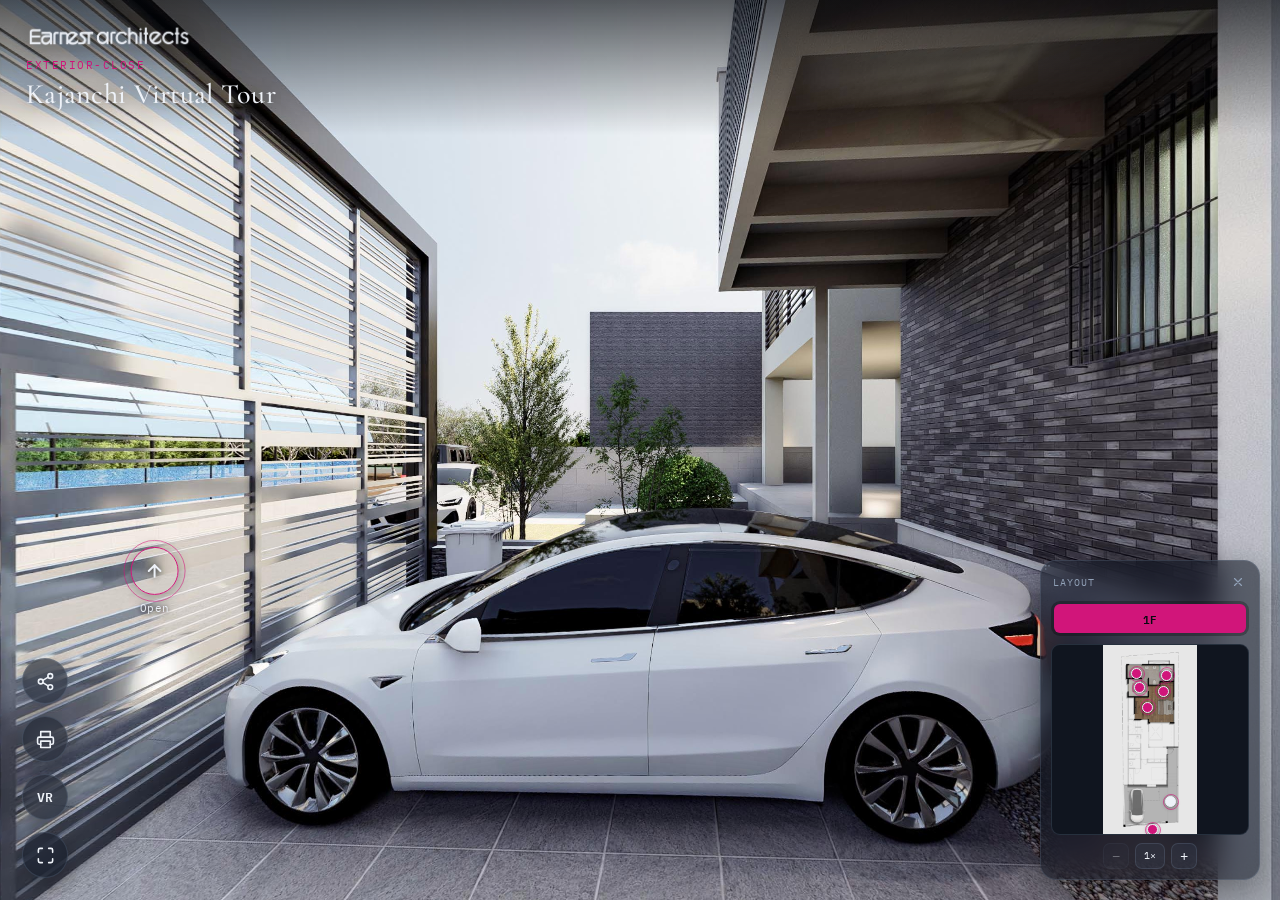
==== commit 551cdb4d: "Add files via upload" ====
--- a/index.html
+++ b/index.html
@@ -1,22 +1,24 @@
 <!DOCTYPE html>
-<html lang="ja">
+<html lang="en">
 <head>
 <meta charset="UTF-8" />
 <meta name="viewport" content="width=device-width, initial-scale=1, viewport-fit=cover" />
-<title>Kajanchi Virtual Tour | Earnest Architects</title>
-<meta name="description" content="Kajanchi - 360° バーチャルツアー by Earnest Architects." />
+<title>Labougainvillea Virtual Tour | Rinaldisign</title>
+<meta name="description" content="360° Panorama" />
 
 <!-- Open Graph / preview link saat dibagikan ke sosial media.
      Pakai path relatif supaya otomatis mengikuti domain hosting manapun
      tanpa perlu diedit ulang tiap kali template ini di-duplikasi. -->
 <meta property="og:type" content="website" />
-<meta property="og:title" content="Kajanchi Virtual Tour" />
-<meta property="og:description" content="Kajanchi - 360° バーチャルツアー by Earnest Architects." />
-<meta property="og:image" content="assets/EX-CLOSE.jpg" />
+<meta property="og:title" content="Labougainvillea Virtual Tour" />
+<meta property="og:description" content="360° Panorama" />
+<meta property="og:image" content="assets/social-share.jpg" />
+<meta property="og:image:width" content="1200" />
+<meta property="og:image:height" content="630" />
 <meta name="twitter:card" content="summary_large_image" />
-<meta name="twitter:title" content="Kajanchi Virtual Tour" />
-<meta name="twitter:description" content="Kajanchi - 360° バーチャルツアー by Earnest Architects." />
-<meta name="twitter:image" content="assets/EX-CLOSE.jpg" />
+<meta name="twitter:title" content="Labougainvillea Virtual Tour" />
+<meta name="twitter:description" content="360° Panorama" />
+<meta name="twitter:image" content="assets/social-share.jpg" />
 
 <link rel="icon" href="favicon/favicon.ico" sizes="any">
 <link rel="icon" href="favicon/favicon-32x32.png" type="image/png" sizes="32x32">
@@ -35,7 +37,7 @@
 
 <div id="app">
 
-  <div id="panorama" role="application" aria-label="Panorama 360 derajat, seret untuk melihat sekeliling"></div>
+  <div id="panorama" role="application" aria-label="360-degree panorama, drag to look around"></div>
 
   <div id="loading-screen">
     <div class="brand-reveal">
@@ -43,7 +45,7 @@
       <img
         class="brand-mark"
         src="brand/earnest-logo-light.png"
-        alt="Earnest Architects"
+        alt="360"
         width="691"
         height="99"
       />
@@ -51,18 +53,106 @@
     </div>
     <div class="loading-progress">
       <div class="loading-ring" aria-hidden="true"></div>
-      <p id="loading-text">パノラマを読み込み中…</p>
+      <p id="loading-text">Loading Panorama..</p>
     </div>
   </div>
 
   <header class="hud-top">
     <img class="hud-logo" src="brand/earnest-logo-light.png" alt="" aria-hidden="true" />
-    <p class="eyebrow" id="scene-title">診察室</p>
-    <h1 id="project-title">Kajanchi Virtual Tour</h1>
+    <p class="eyebrow" id="scene-title">Bedroom</p>
+    <h1 id="project-title">Labougainvillea Virtual Tour</h1>
   </header>
 
-  <div class="top-controls">
-    <button id="share-btn" class="control-btn" aria-label="リンクをシェア" title="シェア">
+  <div id="toast" class="toast" role="status" aria-live="polite"></div>
+
+  <!-- ============ Floorplan (bottom-right) ============ -->
+  <div class="nav-panel">
+    <div class="floorplan-panel" id="floorplan-panel">
+      <div class="floorplan-header">
+        <p class="floorplan-title">Layout</p>
+        <button id="floorplan-hide-btn" class="icon-btn" aria-label="Hide floor plan" title="Hide floor plan">
+          <svg viewBox="0 0 24 24" fill="none" stroke="currentColor" stroke-width="2" stroke-linecap="round" stroke-linejoin="round">
+            <path d="M18 6L6 18M6 6l12 12"/>
+          </svg>
+        </button>
+      </div>
+
+      <div class="floor-tabs" id="floor-tabs" role="tablist" aria-label="Select floor"></div>
+
+      <div class="floorplan-viewport" id="floorplan-viewport">
+        <div class="floorplan-canvas" id="floorplan-canvas">
+          <img id="floorplan-img" src="assets/floorplan.jpg" alt="Floor plan with viewpoints" draggable="false" />
+          <!-- viewpoint dots diinjeksikan oleh js/floorplan.js -->
+        </div>
+      </div>
+
+      <div class="floorplan-zoom-controls">
+        <button type="button" id="zoom-out-btn" class="zoom-btn" aria-label="Zoom out" title="Zoom out">−</button>
+        <button type="button" id="zoom-reset-btn" class="zoom-btn zoom-reset" aria-label="Reset zoom" title="Reset zoom">1×</button>
+        <button type="button" id="zoom-in-btn" class="zoom-btn" aria-label="Zoom in" title="Zoom in">+</button>
+      </div>
+
+      <div class="floorplan-resize-handle" id="floorplan-resize-handle" title="Drag to resize (double-click to reset)" aria-hidden="true">
+        <svg viewBox="0 0 12 12" fill="currentColor">
+          <circle cx="2" cy="2" r="1"/>
+          <circle cx="2" cy="6" r="1"/>
+          <circle cx="6" cy="2" r="1"/>
+        </svg>
+      </div>
+    </div>
+
+    <button id="floorplan-show-btn" class="rail-btn floorplan-show-btn" aria-label="Show floor plan" title="Show floor plan">
+      <svg viewBox="0 0 24 24" fill="none" stroke="currentColor" stroke-width="2" stroke-linecap="round" stroke-linejoin="round">
+        <rect x="3" y="3" width="18" height="18" rx="2"/>
+        <path d="M9 3v18M3 9h6"/>
+      </svg>
+    </button>
+  </div>
+
+  <!-- ============ Icon rail terpadu (pojok kiri bawah) ============ -->
+  <div class="icon-rail" id="icon-rail">
+
+  <div class="notes-nav-panel">
+    <div class="floorplan-panel notes-list-panel hidden" id="notes-list-panel">
+      <div class="floorplan-header">
+        <p class="floorplan-title">Notes</p>
+        <div class="floorplan-header-actions">
+          <button id="notes-list-print-btn" class="icon-btn" aria-label="Print notes list" title="Print notes list">
+            <svg viewBox="0 0 24 24" fill="none" stroke="currentColor" stroke-width="2" stroke-linecap="round" stroke-linejoin="round">
+              <polyline points="6 9 6 2 18 2 18 9"/>
+              <path d="M6 18H4a2 2 0 0 1-2-2v-5a2 2 0 0 1 2-2h16a2 2 0 0 1 2 2v5a2 2 0 0 1-2 2h-2"/>
+              <rect x="6" y="14" width="12" height="8"/>
+            </svg>
+          </button>
+          <button id="notes-list-hide-btn" class="icon-btn" aria-label="Hide notes list" title="Hide notes list">
+            <svg viewBox="0 0 24 24" fill="none" stroke="currentColor" stroke-width="2" stroke-linecap="round" stroke-linejoin="round">
+              <path d="M18 6L6 18M6 6l12 12"/>
+            </svg>
+          </button>
+        </div>
+      </div>
+
+      <div class="notes-list-body" id="notes-list-body">
+        <!-- item catatan diinjeksikan oleh js/notes-list.js -->
+      </div>
+    </div>
+
+    <button id="notes-list-show-btn" class="rail-btn floorplan-show-btn visible" aria-label="Show notes list" title="Show notes list">
+      <svg viewBox="0 0 24 24" fill="none" stroke="currentColor" stroke-width="2" stroke-linecap="round" stroke-linejoin="round">
+        <path d="M21 11.5a8.38 8.38 0 0 1-.9 3.8 8.5 8.5 0 0 1-7.6 4.7 8.38 8.38 0 0 1-3.8-.9L3 21l1.9-5.7a8.38 8.38 0 0 1-.9-3.8 8.5 8.5 0 0 1 4.7-7.6 8.38 8.38 0 0 1 3.8-.9h.5a8.48 8.48 0 0 1 8 8v.5z"/>
+      </svg>
+    </button>
+  </div>
+
+  <a id="note-btn" class="rail-btn" href="note-finder.html" aria-label="Leave a note" title="Leave a note">
+    <svg viewBox="0 0 24 24" fill="none" stroke="currentColor" stroke-width="2" stroke-linecap="round" stroke-linejoin="round">
+      <path d="M12 20h9"/>
+      <path d="M16.5 3.5a2.12 2.12 0 0 1 3 3L7 19l-4 1 1-4Z"/>
+    </svg>
+  </a>
+
+  <div class="share-nav">
+    <button id="share-btn" class="rail-btn" aria-label="Share link" title="Share link">
       <svg viewBox="0 0 24 24" fill="none" stroke="currentColor" stroke-width="2" stroke-linecap="round" stroke-linejoin="round">
         <circle cx="18" cy="5" r="3"/>
         <circle cx="6" cy="12" r="3"/>
@@ -71,72 +161,43 @@
         <line x1="8.6" y1="13.4" x2="15.4" y2="17.6"/>
       </svg>
     </button>
-    <button id="vr-btn" class="control-btn" aria-label="VRで見る" title="VRで見る">
-      <svg viewBox="0 0 24 24" fill="none" stroke="currentColor" stroke-width="2" stroke-linecap="round" stroke-linejoin="round">
-        <rect x="2" y="7" width="20" height="10" rx="4"/>
-        <circle cx="8" cy="12" r="1.6"/>
-        <circle cx="16" cy="12" r="1.6"/>
-        <path d="M10.4 12h3.2"/>
-        <path d="M6 8.5 3 6"/>
-        <path d="M18 8.5 21 6"/>
-      </svg>
-    </button>
-    <button id="fullscreen-btn" class="control-btn" aria-label="全画面" title="全画面">
-      <svg viewBox="0 0 24 24" fill="none" stroke="currentColor" stroke-width="2" stroke-linecap="round" stroke-linejoin="round">
-        <path d="M8 3H5a2 2 0 0 0-2 2v3M16 3h3a2 2 0 0 1 2 2v3M21 16v3a2 2 0 0 1-2 2h-3M8 21H5a2 2 0 0 1-2-2v-3"/>
-      </svg>
-    </button>
-  </div>
-
-  <div id="toast" class="toast" role="status" aria-live="polite"></div>
-
-  <!-- ============ Floorplan (bottom-right) ============ -->
-  <div class="nav-panel">
-    <div class="floorplan-panel" id="floorplan-panel">
-      <div class="floorplan-header">
-        <p class="floorplan-title">平面図</p>
-        <button id="floorplan-hide-btn" class="icon-btn" aria-label="平面図を隠す" title="平面図を隠す">
-          <svg viewBox="0 0 24 24" fill="none" stroke="currentColor" stroke-width="2" stroke-linecap="round" stroke-linejoin="round">
-            <path d="M18 6L6 18M6 6l12 12"/>
-          </svg>
-        </button>
-      </div>
-
-      <div class="floor-tabs" id="floor-tabs" role="tablist" aria-label="階を選択"></div>
-
-      <div class="floorplan-viewport" id="floorplan-viewport">
-        <div class="floorplan-canvas" id="floorplan-canvas">
-          <img id="floorplan-img" src="assets/floorplan.jpg" alt="1階の平面図と視点" draggable="false" />
-          <!-- viewpoint dots diinjeksikan oleh js/floorplan.js -->
-        </div>
-      </div>
-
-      <div class="floorplan-zoom-controls">
-        <button type="button" id="zoom-out-btn" class="zoom-btn" aria-label="縮小" title="縮小">−</button>
-        <button type="button" id="zoom-reset-btn" class="zoom-btn zoom-reset" aria-label="ズームをリセット" title="リセット">1×</button>
-        <button type="button" id="zoom-in-btn" class="zoom-btn" aria-label="拡大" title="拡大">+</button>
-      </div>
-
-      <div class="floorplan-resize-handle" id="floorplan-resize-handle" title="ドラッグしてサイズ変更（ダブルクリックでリセット）" aria-hidden="true">
-        <svg viewBox="0 0 12 12" fill="currentColor">
-          <circle cx="2" cy="2" r="1"/>
-          <circle cx="2" cy="6" r="1"/>
-          <circle cx="6" cy="2" r="1"/>
-        </svg>
-      </div>
-    </div>
-
-    <button id="floorplan-show-btn" class="icon-btn floorplan-show-btn" aria-label="平面図を表示" title="平面図を表示">
-      <svg viewBox="0 0 24 24" fill="none" stroke="currentColor" stroke-width="2" stroke-linecap="round" stroke-linejoin="round">
-        <rect x="3" y="3" width="18" height="18" rx="2"/>
-        <path d="M9 3v18M3 9h6"/>
-      </svg>
-    </button>
+    <div class="share-popup" id="share-popup" hidden role="dialog" aria-label="Share this tour">
+      <p class="share-popup-title">Scan to open</p>
+      <div class="share-qr-card">
+        <canvas id="share-qr-canvas" width="188" height="188"></canvas>
+      </div>
+      <p class="share-link-text" id="share-link-text"></p>
+      <div class="share-popup-actions">
+        <button type="button" id="share-copy-btn" class="share-action-btn">Copy link</button>
+        <button type="button" id="share-native-btn" class="share-action-btn share-action-btn--ghost">Share…</button>
+      </div>
+    </div>
+  </div>
+
+  <button id="print-scene-btn" class="rail-btn" aria-label="Print this view" title="Print this view">
+    <svg viewBox="0 0 24 24" fill="none" stroke="currentColor" stroke-width="2" stroke-linecap="round" stroke-linejoin="round">
+      <polyline points="6 9 6 2 18 2 18 9"/>
+      <path d="M6 18H4a2 2 0 0 1-2-2v-5a2 2 0 0 1 2-2h16a2 2 0 0 1 2 2v5a2 2 0 0 1-2 2h-2"/>
+      <rect x="6" y="14" width="12" height="8"/>
+    </svg>
+  </button>
+
+  <button id="vr-btn" class="rail-btn" aria-label="View in VR" title="View in VR">
+    <span class="rail-vr-text" aria-hidden="true">VR</span>
+  </button>
+
+  <button id="fullscreen-btn" class="rail-btn" aria-label="Fullscreen" title="Fullscreen">
+    <svg viewBox="0 0 24 24" fill="none" stroke="currentColor" stroke-width="2" stroke-linecap="round" stroke-linejoin="round">
+      <path d="M8 3H5a2 2 0 0 0-2 2v3M16 3h3a2 2 0 0 1 2 2v3M21 16v3a2 2 0 0 1-2 2h-3M8 21H5a2 2 0 0 1-2-2v-3"/>
+    </svg>
+  </button>
+
   </div>
 
 </div>
 
 <script src="lib/pannellum.js"></script>
+<script src="lib/qrcode.js"></script>
 
 <!--
   Semua modul di bawah ini adalah ES Module (type="module"), jadi
@@ -149,6 +210,8 @@
   menambah/mengubah konten tur.
 -->
 <script type="module" src="js/viewer.js"></script>
+<script type="module" src="js/print-scene.js"></script>
 <script type="module" src="js/floorplan.js"></script>
+<script type="module" src="js/notes-list.js"></script>
 </body>
 </html>
--- a/css/style.css
+++ b/css/style.css
@@ -8,10 +8,10 @@
   --panel-border: rgba(158, 186, 219, 0.16);
   --paper: #eef2f8;
   --paper-dim: #92a2b8;
-  --accent: #7fa4d6;
-  --accent-soft: rgba(127, 164, 214, 0.32);
-  --accent-dim: rgba(127, 164, 214, 0.12);
-  --accent-glow: rgba(127, 164, 214, 0.55);
+  --accent: #d1157a;
+  --accent-soft: rgba(209, 21, 122, 0.32);
+  --accent-dim: rgba(209, 21, 122, 0.12);
+  --accent-glow: rgba(209, 21, 122, 0.55);
 
   /* Warna khusus hotspot CONTENT (foto/link/video/embed), sengaja
      dibedakan dari --accent supaya beda dari hotspot navigasi. */
@@ -193,7 +193,7 @@
 }
 .hud-logo {
   display: block;
-  width: clamp(64px, 9vw, 108px);
+  width: clamp(96px, 13vw, 176px);
   height: auto;
   margin: 0 0 10px 0;
   filter: drop-shadow(0 2px 10px rgba(0,0,0,0.55));
@@ -218,24 +218,30 @@
   text-shadow: 0 1px 16px rgba(0,0,0,0.5);
 }
 
-/* ---------- Top-right controls (share + fullscreen) ---------- */
-
-.top-controls {
-  position: absolute;
-  top: 22px;
-  right: 24px;
-  z-index: 20;
-  display: flex;
-  align-items: center;
-  gap: 10px;
-}
-
-.control-btn {
-  width: 42px;
-  height: 42px;
+/* ---------- Icon rail terpadu (pojok kiri bawah) ----------
+   Semua tombol aksi (notes list, note, share, vr, fullscreen, bahasa)
+   disatukan di sini jadi 1 kolom vertikal, tema glass bulat senada.
+   Denah/floorplan TIDAK ikut ke sini — tetap di .nav-panel kanan-bawah,
+   cuma dipinjami tampilan .rail-btn yang sama biar temanya nyambung. */
+
+.icon-rail {
+  position: absolute;
+  left: 22px;
+  bottom: 22px;
+  z-index: 30;
+  display: flex;
+  flex-direction: column;
+  align-items: flex-start;
+  gap: 12px;
+}
+
+.rail-btn {
+  position: relative;
+  width: 46px;
+  height: 46px;
   display: grid;
   place-items: center;
-  border-radius: 12px;
+  border-radius: 50%;
   border: 1px solid var(--panel-border);
   background: var(--panel);
   backdrop-filter: blur(14px) saturate(140%);
@@ -243,112 +249,121 @@
   box-shadow: 0 8px 24px rgba(0,0,0,0.28);
   color: var(--paper);
   cursor: pointer;
+  overflow: hidden;
+  text-decoration: none;
   transition: border-color 0.2s ease, transform 0.2s ease, background 0.2s ease, box-shadow 0.2s ease;
 }
-.control-btn svg { width: 18px; height: 18px; }
-.control-btn:hover {
+.rail-btn svg { width: 19px; height: 19px; position: relative; z-index: 1; }
+.rail-btn .rail-vr-text {
+  position: relative;
+  z-index: 1;
+  font-family: var(--font-mono);
+  font-weight: 600;
+  font-size: 13px;
+  letter-spacing: 0.02em;
+}
+.rail-btn::before {
+  content: "";
+  position: absolute;
+  inset: 0;
+  border-radius: 50%;
+  border: 1.5px solid var(--accent-soft);
+  opacity: 0;
+  transform: scale(0.5);
+  pointer-events: none;
+}
+.rail-btn:hover::before { animation: rail-wave 0.7s ease-out; }
+@keyframes rail-wave {
+  0%   { opacity: 0.9; transform: scale(0.6); }
+  100% { opacity: 0;   transform: scale(1.7); }
+}
+.rail-btn:hover {
   border-color: var(--accent-soft);
   background: var(--panel-strong);
   box-shadow: 0 8px 24px rgba(0,0,0,0.28), 0 0 0 1px var(--accent-dim);
 }
-.control-btn:active { transform: scale(0.94); }
-.control-btn:focus-visible {
+.rail-btn:active { transform: scale(0.94); }
+.rail-btn:focus-visible {
   outline: 2px solid var(--accent);
   outline-offset: 2px;
 }
-.control-btn.is-active {
+.rail-btn.is-active {
   border-color: var(--accent-soft);
   color: var(--accent);
 }
 
-/* ---------- Language switcher (globe icon, bottom-left) ---------- */
-
-#lang-switcher {
-  position: absolute;
-  left: 22px;
-  bottom: 22px;
+/* ---------- Share popup: QR code + copy link (ikut di icon-rail) ---------- */
+
+.share-nav { position: relative; }
+
+.share-popup {
+  position: absolute;
+  left: calc(100% + 14px);
+  bottom: 0;
   z-index: 40;
-}
-
-.lang-switcher-btn {
-  color: rgba(255, 255, 255, 0.92);
-  background: rgba(255, 255, 255, 0.08);
-  border-color: rgba(255, 255, 255, 0.28);
-}
-.lang-switcher-btn:hover {
-  background: rgba(255, 255, 255, 0.16);
-  border-color: rgba(255, 255, 255, 0.4);
-}
-
-#lang-switcher-popup {
-  position: absolute;
-  left: 0;
-  bottom: calc(100% + 10px);
-  min-width: 190px;
-  padding: 12px;
-  border-radius: 14px;
+  width: max-content;
+  max-width: min(88vw, 264px);
+  padding: 18px;
+  border-radius: 16px;
   background: var(--panel-strong);
   border: 1px solid var(--panel-border);
   backdrop-filter: blur(16px) saturate(140%);
   -webkit-backdrop-filter: blur(16px) saturate(140%);
   box-shadow: 0 12px 32px rgba(0,0,0,0.4), 0 0 0 1px var(--accent-dim);
-}
-
-.lang-switcher-title {
-  margin: 0 0 8px;
-  padding: 0 4px;
+  text-align: center;
+}
+.share-popup[hidden] { display: none; }
+.share-popup-title {
+  margin: 0 0 10px;
   font-family: var(--font-ui);
   font-size: 11px;
   letter-spacing: 0.05em;
   text-transform: uppercase;
   color: var(--paper-dim);
 }
-
-.lang-switcher-list {
-  display: flex;
-  flex-direction: column;
-  gap: 2px;
-}
-
-.lang-switcher-option {
-  display: block;
-  width: 100%;
-  padding: 8px 10px;
-  border: none;
+.share-qr-card {
+  display: inline-grid;
+  place-items: center;
+  padding: 14px;
+  border-radius: 12px;
+  background: #ffffff;
+  box-shadow: 0 6px 18px rgba(0,0,0,0.25);
+}
+.share-qr-card canvas { display: block; width: 188px; height: 188px; }
+.share-link-text {
+  margin: 10px 0 0;
+  max-width: 220px;
+  padding: 0 2px;
+  font-family: var(--font-mono);
+  font-size: 10.5px;
+  line-height: 1.4;
+  color: var(--paper-dim);
+  word-break: break-all;
+}
+.share-popup-actions {
+  display: flex;
+  gap: 8px;
+  margin-top: 12px;
+}
+.share-action-btn {
+  flex: 1 1 auto;
+  padding: 9px 8px;
   border-radius: 9px;
+  border: 1px solid var(--panel-border);
+  background: var(--accent);
+  color: var(--paper);
+  font-family: var(--font-ui);
+  font-size: 12.5px;
+  font-weight: 500;
+  cursor: pointer;
+  transition: background 0.15s ease, border-color 0.15s ease;
+}
+.share-action-btn:hover { background: var(--accent-glow); }
+.share-action-btn--ghost {
   background: transparent;
   color: var(--paper);
-  font-family: var(--font-ui);
-  font-size: 13.5px;
-  text-align: left;
-  cursor: pointer;
-  transition: background 0.15s ease, color 0.15s ease;
-}
-.lang-switcher-option:hover { background: var(--accent-dim); }
-.lang-switcher-option.is-active {
-  color: var(--accent);
-  background: var(--accent-dim);
-  font-weight: 500;
-}
-
-@media (max-width: 640px) {
-  #lang-switcher { left: 14px; bottom: 14px; }
-}
-
-/* ---------- Google Translate: sembunyikan UI bawaannya ----------
-   Widget resmi Google (dipasang oleh js/google-translate.js) dipakai
-   HANYA sebagai "mesin" terjemahan — tampilannya (dropdown kotak,
-   banner atas, garis kuning highlight kata) semua disembunyikan;
-   yang terlihat cuma UI custom kita sendiri (#lang-switcher). */
-#google_translate_element,
-.goog-te-banner-frame,
-.goog-te-gadget-icon,
-#goog-gt-tt,
-.goog-te-balloon-frame {
-  display: none !important;
-}
-body { top: 0 !important; position: static !important; }
-.goog-text-highlight { background: none !important; box-shadow: none !important; }
+}
+.share-action-btn--ghost:hover { background: var(--accent-dim); border-color: var(--accent-soft); }
 
 /* ---------- Toast (share feedback) ---------- */
 
@@ -440,6 +455,11 @@
   text-transform: uppercase;
   color: var(--paper-dim);
 }
+.floorplan-header-actions {
+  display: flex;
+  align-items: center;
+  gap: 2px;
+}
 .icon-btn {
   display: grid;
   place-items: center;
@@ -458,21 +478,97 @@
   background: var(--accent-dim);
   color: var(--paper);
 }
-.floorplan-show-btn {
-  width: 42px;
-  height: 42px;
-  border-radius: 12px;
-  background: var(--panel);
+.icon-btn:disabled {
+  opacity: 0.35;
+  cursor: default;
+  pointer-events: none;
+}
+.floorplan-show-btn { display: none; }
+.floorplan-show-btn.visible { display: grid; }
+.floorplan-panel.hidden { display: none; }
+
+/* Notes list panel (bottom-left) — daftar semua catatan hotspot,
+   klik 1 catatan -> viewer pindah ke scene + pitch/yaw catatan itu. */
+.notes-nav-panel {
+  position: relative;
+}
+.notes-list-panel {
+  position: absolute;
+  left: calc(100% + 14px);
+  bottom: 0;
+  width: 240px;
+  height: 280px;
+}
+.notes-list-body {
+  flex: 1 1 auto;
+  min-height: 0;
+  overflow-y: auto;
+  display: flex;
+  flex-direction: column;
+  gap: 6px;
+  padding-right: 2px;
+}
+.notes-list-empty {
+  margin: auto;
+  font-family: var(--font-mono);
+  font-size: 11px;
+  color: var(--paper-dim);
+  text-align: center;
+}
+.notes-list-item {
+  display: flex;
+  flex-direction: column;
+  gap: 3px;
+  padding: 8px 9px;
+  border-radius: 9px;
   border: 1px solid var(--panel-border);
-  backdrop-filter: blur(14px) saturate(140%);
-  -webkit-backdrop-filter: blur(14px) saturate(140%);
-  box-shadow: 0 8px 24px rgba(0,0,0,0.28);
-  color: var(--paper);
-  display: none;
-}
-.floorplan-show-btn.visible { display: grid; }
-.floorplan-show-btn svg { width: 20px; height: 20px; }
-.floorplan-panel.hidden { display: none; }
+  background: rgba(0, 0, 0, 0.22);
+  text-align: left;
+  font-family: inherit;
+  cursor: pointer;
+  transition: background 0.15s ease, border-color 0.15s ease;
+}
+.notes-list-item:hover,
+.notes-list-item:focus-visible {
+  background: var(--accent-dim);
+  border-color: var(--accent-soft);
+  outline: none;
+}
+.notes-list-item-head {
+  display: flex;
+  align-items: center;
+  gap: 6px;
+}
+.notes-list-item-number {
+  flex: 0 0 auto;
+  display: grid;
+  place-items: center;
+  width: 15px;
+  height: 15px;
+  border-radius: 50%;
+  background: var(--accent-dim);
+  color: var(--accent);
+  font-family: var(--font-mono);
+  font-size: 9px;
+  font-weight: 600;
+  line-height: 1;
+}
+.notes-list-item-view {
+  font-family: var(--font-mono);
+  font-size: 9.5px;
+  letter-spacing: 0.08em;
+  text-transform: uppercase;
+  color: var(--accent);
+}
+.notes-list-item-text {
+  font-size: 12px;
+  line-height: 1.35;
+  color: var(--paper);
+  display: -webkit-box;
+  -webkit-line-clamp: 2;
+  -webkit-box-orient: vertical;
+  overflow: hidden;
+}
 
 /* Floor tabs (1F / 2F / 3F) */
 .floor-tabs {
@@ -646,12 +742,20 @@
 
 @media (max-width: 560px) {
   .hud-top { padding: 18px 16px; }
-  .hud-logo { width: clamp(48px, 16vw, 72px); margin-bottom: 6px; }
+  .hud-logo { width: clamp(64px, 20vw, 96px); margin-bottom: 6px; }
   /* Fitur fullscreen dihilangkan di tampilan smartphone (share tetap tampil) */
   #fullscreen-btn { display: none !important; }
-  .top-controls { top: 16px; right: 16px; }
   .nav-panel { right: 14px; bottom: 14px; gap: 8px; }
   .floorplan-panel { width: 150px; height: 220px; min-width: 120px; min-height: 160px; padding: 8px; }
+  .icon-rail { left: 14px; bottom: 14px; gap: 8px; }
+  .rail-btn { width: 40px; height: 40px; }
+  .rail-btn svg { width: 16px; height: 16px; }
+  .rail-btn .rail-vr-text { font-size: 11px; }
+  .notes-list-panel { width: 170px; height: 200px; min-width: 120px; min-height: 160px; padding: 8px; left: calc(100% + 10px); }
+  .share-popup { left: calc(100% + 10px); width: max-content; max-width: min(80vw, 210px); padding: 14px; }
+  .share-qr-card { padding: 10px; }
+  .share-qr-card canvas { width: 148px; height: 148px; }
+  .share-link-text { max-width: 170px; }
   .brand-line { animation-name: brand-line-draw-sm; }
   @keyframes brand-line-draw-sm {
     0%   { width: 0;    opacity: 0; }
@@ -713,7 +817,6 @@
   animation: pulse 2.4s ease-out infinite;
 }
 .nav-hotspot-arrow {
-  position: absolute;
   width: 20px;
   height: 20px;
   color: var(--paper);
@@ -783,7 +886,6 @@
   animation: pulse 1.6s ease-out infinite;
 }
 .content-hotspot-icon {
-  position: absolute;
   width: 14px;
   height: 14px;
   color: var(--content-accent);
@@ -807,6 +909,78 @@
 
 @media (prefers-reduced-motion: reduce) {
   .content-hotspot-ring::after { animation: none; }
+}
+
+/* ---------- Hotspot CATATAN (icon 💬, dibuat pengunjung lewat note-finder.html) ----------
+   Sengaja pakai warna biru-kehijauan (bukan --content-accent) supaya
+   langsung beda dari hotspot navigasi & hotspot content. */
+
+.note-hotspot.pnlm-hotspot-base {
+  width: auto;
+  height: auto;
+}
+.note-hotspot-inner {
+  display: flex;
+  flex-direction: column;
+  align-items: center;
+  gap: 5px;
+  cursor: pointer;
+  transform: translate(-50%, -50%);
+}
+.note-hotspot-inner:focus-visible {
+  outline: 2px solid var(--accent);
+  outline-offset: 4px;
+  border-radius: 50%;
+}
+.note-hotspot-ring {
+  position: relative;
+  width: 32px;
+  height: 32px;
+  border-radius: 50%;
+  background: var(--accent-dim);
+  border: 1.5px solid var(--accent);
+  display: grid;
+  place-items: center;
+  box-shadow: 0 2px 12px rgba(0,0,0,0.3);
+  transition: transform 0.18s ease, background 0.18s ease, border-color 0.18s ease;
+}
+.note-hotspot-ring::after {
+  content: "";
+  position: absolute;
+  inset: -6px;
+  border-radius: 50%;
+  border: 1.5px solid var(--accent);
+  opacity: 0.6;
+  animation: pulse 1.9s ease-out infinite;
+}
+.note-hotspot-icon {
+  width: 14px;
+  height: 14px;
+  color: var(--accent);
+  filter: drop-shadow(0 1px 3px rgba(0,0,0,0.7));
+}
+.note-hotspot-inner:hover .note-hotspot-ring {
+  transform: scale(1.1);
+  background: var(--accent-soft);
+  border-color: var(--accent);
+}
+.note-hotspot-label {
+  font-family: var(--font-mono);
+  font-size: 10.5px;
+  letter-spacing: 0.04em;
+  color: var(--paper);
+  white-space: nowrap;
+  text-shadow: 0 1px 4px rgba(0,0,0,0.85), 0 0 12px rgba(0,0,0,0.5);
+}
+@media (prefers-reduced-motion: reduce) {
+  .note-hotspot-ring::after { animation: none; }
+}
+
+.note-modal-date {
+  margin: 0;
+  font-family: var(--font-mono);
+  font-size: 11px;
+  color: var(--paper-dim);
 }
 
 /* ============================================================
@@ -897,6 +1071,48 @@
   flex-direction: column;
   gap: 12px;
 }
+
+/* Footer opsional — dipakai note-view.js untuk tombol Edit/Delete
+   di note-finder.html (lihat js/content-modal.js openCustomModal). */
+.content-modal-footer {
+  padding: 14px 18px;
+  border-top: 1px solid var(--panel-border);
+  display: flex;
+  flex-direction: column;
+  gap: 10px;
+}
+.content-modal-footer[hidden] { display: none; }
+
+.note-modal-confirm-text {
+  margin: 0;
+  font-size: 13px;
+  color: var(--paper-dim);
+}
+
+.note-modal-actions {
+  display: flex;
+  gap: 8px;
+}
+.note-modal-btn {
+  flex: 1 1 0;
+  border: none;
+  border-radius: 999px;
+  padding: 10px 0;
+  font-weight: 600;
+  font-size: 12.5px;
+  cursor: pointer;
+  transition: opacity 0.15s ease, background 0.15s ease;
+}
+.note-modal-btn--ghost {
+  background: rgba(242, 237, 230, 0.1);
+  color: var(--paper);
+}
+.note-modal-btn--ghost:hover { background: rgba(242, 237, 230, 0.16); }
+.note-modal-btn--danger {
+  background: #d1477a;
+  color: #fff;
+}
+.note-modal-btn--danger:hover { opacity: 0.88; }
 
 .content-modal-photo img,
 .content-modal-icon-img {
